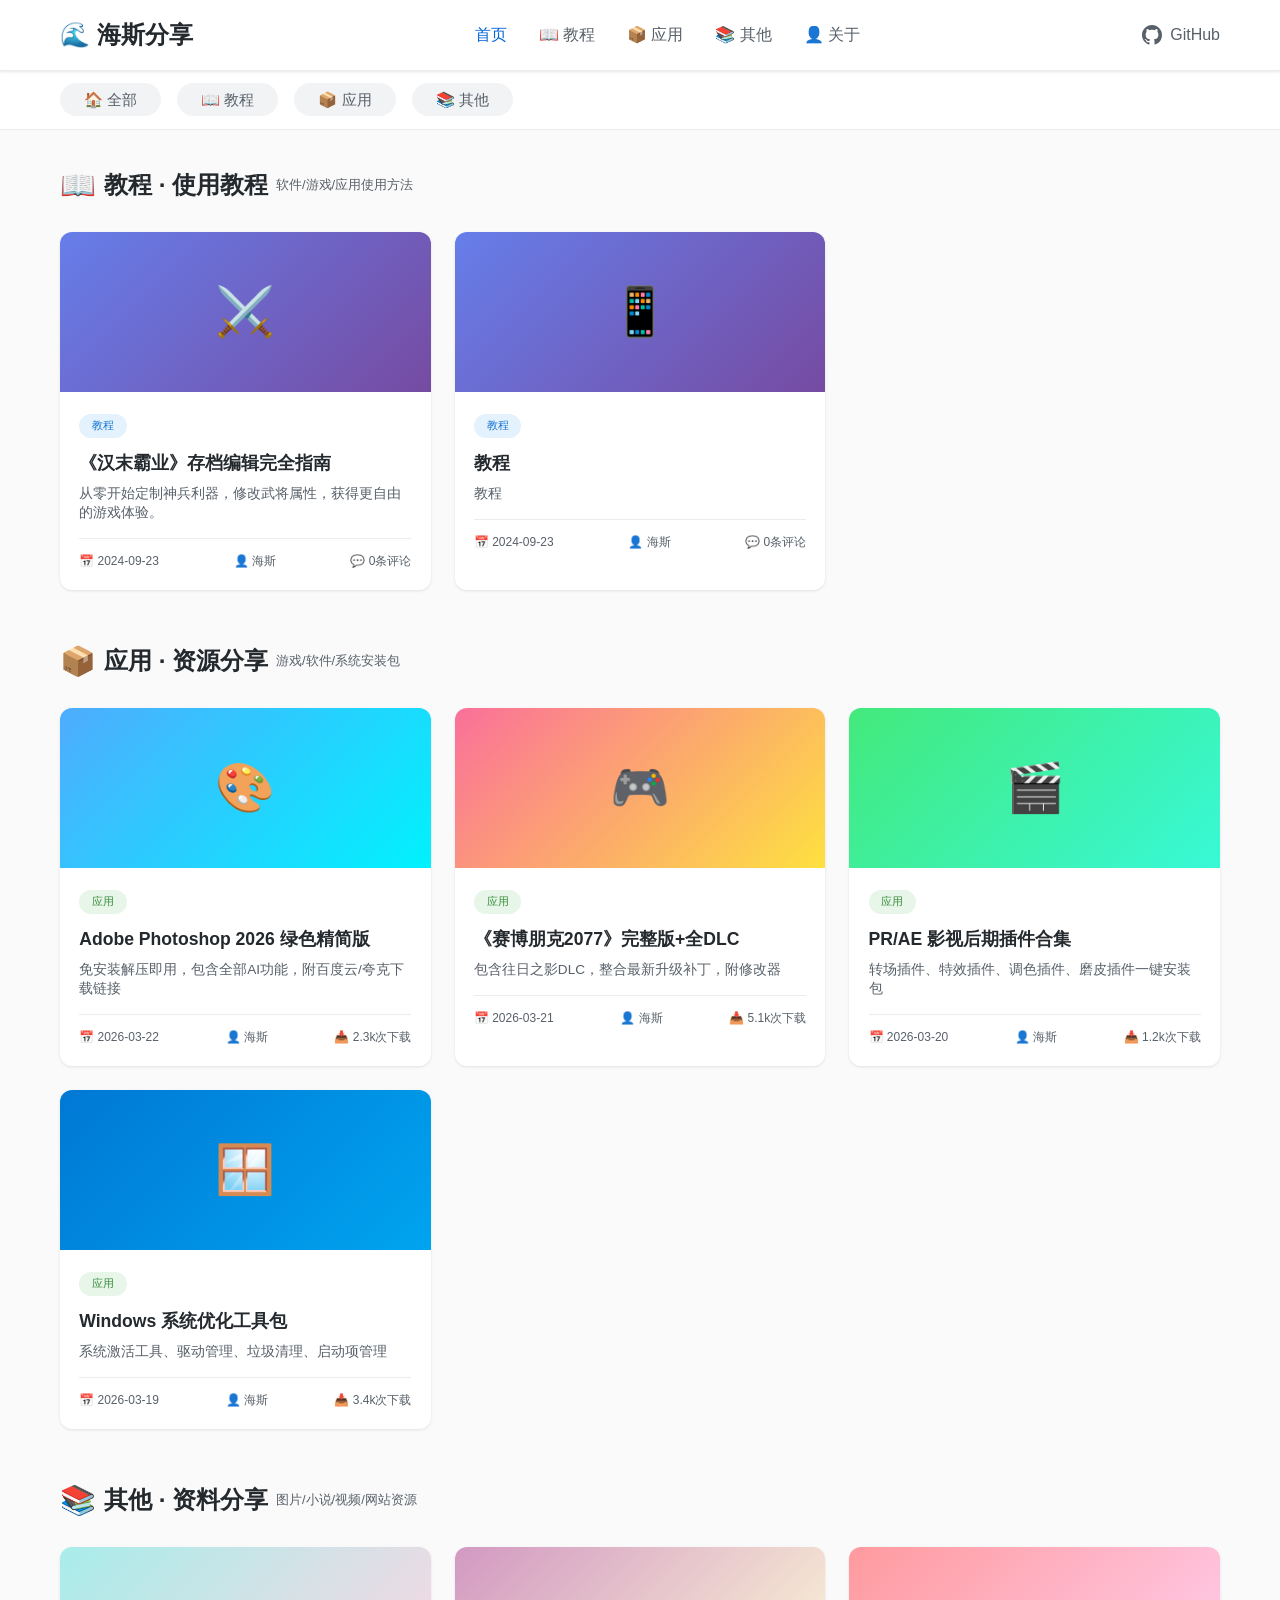
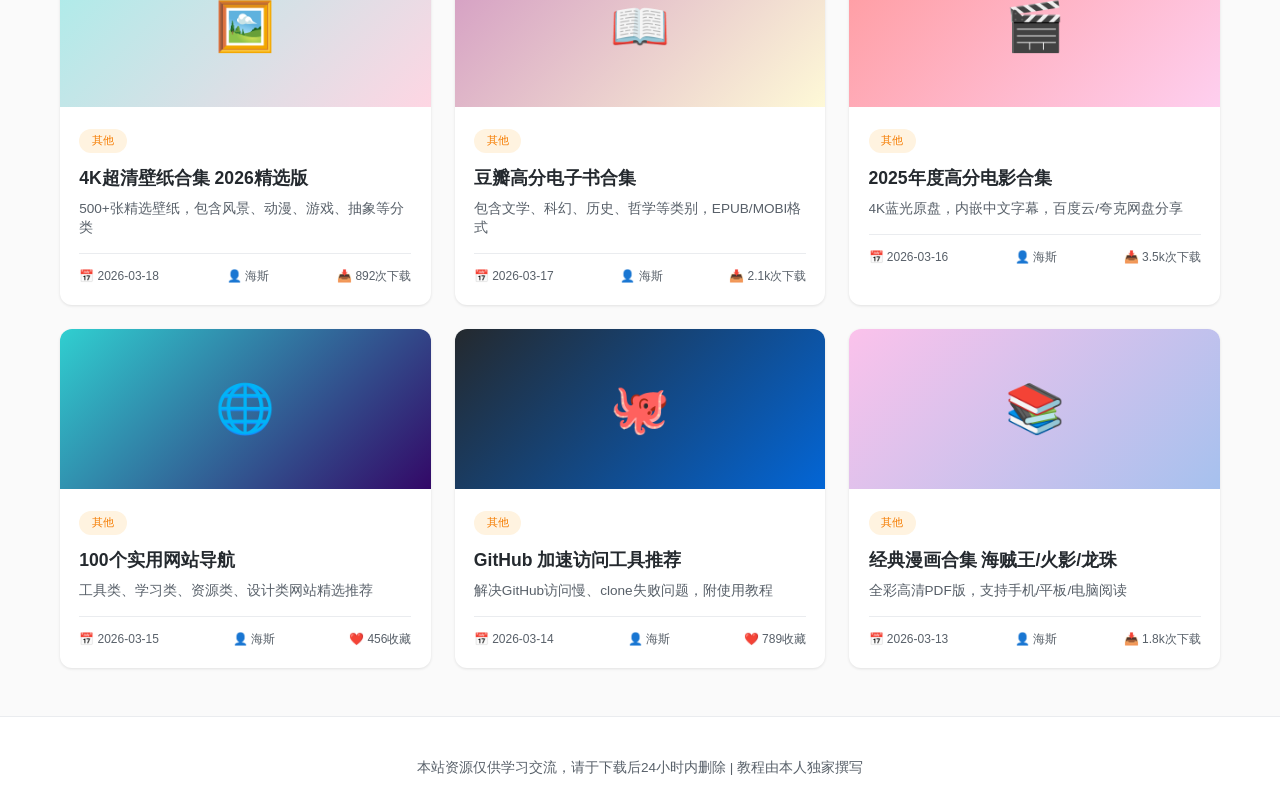
==== index.html @ 9726fc76 "Update index.html" ====
<!DOCTYPE html>
<html lang="zh-CN">
<head>
    <meta charset="UTF-8">
    <meta name="viewport" content="width=device-width, initial-scale=1.0">
    <title>海斯分享 - 教程|应用|其他资料分享</title>
    <meta name="description" content="海斯分享 - 各种使用教程、应用软件分享、资料资源分享">
    <meta name="keywords" content="教程,应用,软件,游戏,资料分享,百度云盘,夸克网盘">
    <link rel="stylesheet" href="css/style.css">
</head>
<body>
    <header class="header">
        <div class="nav-container">
            <div class="logo">
                <h1><a href="index.html">🌊 海斯分享</a></h1>
            </div>
            <ul class="nav-menu">
                <li><a href="index.html" class="active">首页</a></li>
                <li><a href="#tutorial">📖 教程</a></li>
                <li><a href="#app">📦 应用</a></li>
                <li><a href="#other">📚 其他</a></li>
                <li><a href="about.html">👤 关于</a></li>
            </ul>
            <div class="user-info">
                <a href="https://github.com/haisi-ai" target="_blank" class="github-link">
                    <svg height="20" viewBox="0 0 16 16" width="20"><path fill="currentColor" d="M8 0C3.58 0 0 3.58 0 8c0 3.54 2.29 6.53 5.47 7.59.4.07.55-.17.55-.38 0-.19-.01-.82-.01-1.49-2.01.37-2.53-.49-2.69-.94-.09-.23-.48-.94-.82-1.13-.28-.15-.68-.52-.01-.53.63-.01 1.08.58 1.23.82.72 1.21 1.87.87 2.33.66.07-.52.28-.87.51-1.07-1.78-.2-3.64-.89-3.64-3.95 0-.87.31-1.59.82-2.15-.08-.2-.36-1.02.08-2.12 0 0 .67-.21 2.2.82.64-.18 1.32-.27 2-.27.68 0 1.36.09 2 .27 1.53-1.04 2.2-.82 2.2-.82.44 1.1.16 1.92.08 2.12.51.56.82 1.27.82 2.15 0 3.07-1.87 3.75-3.65 3.95.29.25.54.73.54 1.48 0 1.07-.01 1.93-.01 2.2 0 .21.15.46.55.38A8.013 8.013 0 0016 8c0-4.42-3.58-8-8-8z"></path></svg>
                    GitHub
                </a>
            </div>
        </div>
    </header>

    <div class="category-bar">
        <ul class="category-list">
            <li><a href="index.html" class="category-tag">🏠 全部</a></li>
            <li><a href="#tutorial" class="category-tag">📖 教程</a></li>
            <li><a href="#app" class="category-tag">📦 应用</a></li>
            <li><a href="#other" class="category-tag">📚 其他</a></li>
        </ul>
    </div>

    <main class="container">
        <!-- 教程区域 - 各种使用教程 -->
        <section id="tutorial">
            <h2 style="margin: 0.5rem 0 1.5rem; display: flex; align-items: center; gap: 0.5rem;">
                <span style="font-size: 1.8rem;">📖</span> 
                <span>教程 · 使用教程</span>
                <span style="font-size: 0.8rem; color: var(--text-light); font-weight: normal;">软件/游戏/应用使用方法</span>
            </h2>
            <div class="posts-grid">
                <a href="tutorial/hanmo-baye-archive-edit.html" class="post-card">
                    <div class="card-image" style="background: linear-gradient(135deg, #667eea 0%, #764ba2 100%);">⚔️</div>
                    <div class="card-content">
                        <span class="card-category tutorial">教程</span>
                        <h3 class="card-title">《汉末霸业》存档编辑完全指南</h3>
                        <p class="card-desc">从零开始定制神兵利器，修改武将属性，获得更自由的游戏体验。</p>
                        <div class="card-meta">
                            <span>📅 2024-09-23</span>
                            <span>👤 海斯</span>
                            <span>💬 0条评论</span>
                        </div>
                    </div>
                </a>
                <a href="tutorial/Sonim x320 RF鼠标安装.html" class="post-card">
                    <div class="card-image" style="background: linear-gradient(135deg, #667eea 0%, #764ba2 100%);">📱</div>
                    <div class="card-content">
                        <span class="card-category tutorial">教程</span>
                        <h3 class="card-title">教程</h3>
                        <p class="card-desc">教程</p>
                        <div class="card-meta">
                            <span>📅 2024-09-23</span>
                            <span>👤 海斯</span>
                            <span>💬 0条评论</span>
                        </div>
                    </div>
                </a>
            </div>
        </section>

        <!-- 应用区域 - 游戏、软件、系统分享 -->
        <section id="app">
            <h2 style="margin: 2rem 0 1.5rem; display: flex; align-items: center; gap: 0.5rem;">
                <span style="font-size: 1.8rem;">📦</span> 
                <span>应用 · 资源分享</span>
                <span style="font-size: 0.8rem; color: var(--text-light); font-weight: normal;">游戏/软件/系统安装包</span>
            </h2>
            <div class="posts-grid">
                <a href="app/photoshop-2026.html" class="post-card">
                    <div class="card-image" style="background: linear-gradient(135deg, #4facfe 0%, #00f2fe 100%);">🎨</div>
                    <div class="card-content">
                        <span class="card-category app">应用</span>
                        <h3 class="card-title">Adobe Photoshop 2026 绿色精简版</h3>
                        <p class="card-desc">免安装解压即用，包含全部AI功能，附百度云/夸克下载链接</p>
                        <div class="card-meta">
                            <span>📅 2026-03-22</span>
                            <span>👤 海斯</span>
                            <span>📥 2.3k次下载</span>
                        </div>
                    </div>
                </a>
                <a href="app/cyberpunk-2077.html" class="post-card">
                    <div class="card-image" style="background: linear-gradient(135deg, #fa709a 0%, #fee140 100%);">🎮</div>
                    <div class="card-content">
                        <span class="card-category app">应用</span>
                        <h3 class="card-title">《赛博朋克2077》完整版+全DLC</h3>
                        <p class="card-desc">包含往日之影DLC，整合最新升级补丁，附修改器</p>
                        <div class="card-meta">
                            <span>📅 2026-03-21</span>
                            <span>👤 海斯</span>
                            <span>📥 5.1k次下载</span>
                        </div>
                    </div>
                </a>
                <a href="app/premiere-plugins.html" class="post-card">
                    <div class="card-image" style="background: linear-gradient(135deg, #43e97b 0%, #38f9d7 100%);">🎬</div>
                    <div class="card-content">
                        <span class="card-category app">应用</span>
                        <h3 class="card-title">PR/AE 影视后期插件合集</h3>
                        <p class="card-desc">转场插件、特效插件、调色插件、磨皮插件一键安装包</p>
                        <div class="card-meta">
                            <span>📅 2026-03-20</span>
                            <span>👤 海斯</span>
                            <span>📥 1.2k次下载</span>
                        </div>
                    </div>
                </a>
                <a href="app/windows-tools.html" class="post-card">
                    <div class="card-image" style="background: linear-gradient(135deg, #0078d4 0%, #00a4ef 100%);">🪟</div>
                    <div class="card-content">
                        <span class="card-category app">应用</span>
                        <h3 class="card-title">Windows 系统优化工具包</h3>
                        <p class="card-desc">系统激活工具、驱动管理、垃圾清理、启动项管理</p>
                        <div class="card-meta">
                            <span>📅 2026-03-19</span>
                            <span>👤 海斯</span>
                            <span>📥 3.4k次下载</span>
                        </div>
                    </div>
                </a>
            </div>
        </section>

        <!-- 其他区域 - 图片、小说、视频、网站等资料分享 -->
        <section id="other">
            <h2 style="margin: 2rem 0 1.5rem; display: flex; align-items: center; gap: 0.5rem;">
                <span style="font-size: 1.8rem;">📚</span> 
                <span>其他 · 资料分享</span>
                <span style="font-size: 0.8rem; color: var(--text-light); font-weight: normal;">图片/小说/视频/网站资源</span>
            </h2>
            <div class="posts-grid">
                <a href="other/wallpaper-4k.html" class="post-card">
                    <div class="card-image" style="background: linear-gradient(135deg, #a8edea 0%, #fed6e3 100%);">🖼️</div>
                    <div class="card-content">
                        <span class="card-category other">其他</span>
                        <h3 class="card-title">4K超清壁纸合集 2026精选版</h3>
                        <p class="card-desc">500+张精选壁纸，包含风景、动漫、游戏、抽象等分类</p>
                        <div class="card-meta">
                            <span>📅 2026-03-18</span>
                            <span>👤 海斯</span>
                            <span>📥 892次下载</span>
                        </div>
                    </div>
                </a>
                <a href="other/ebook-collection.html" class="post-card">
                    <div class="card-image" style="background: linear-gradient(135deg, #d299c2 0%, #fef9d7 100%);">📖</div>
                    <div class="card-content">
                        <span class="card-category other">其他</span>
                        <h3 class="card-title">豆瓣高分电子书合集</h3>
                        <p class="card-desc">包含文学、科幻、历史、哲学等类别，EPUB/MOBI格式</p>
                        <div class="card-meta">
                            <span>📅 2026-03-17</span>
                            <span>👤 海斯</span>
                            <span>📥 2.1k次下载</span>
                        </div>
                    </div>
                </a>
                <a href="other/movie-resources.html" class="post-card">
                    <div class="card-image" style="background: linear-gradient(135deg, #ff9a9e 0%, #fecfef 100%);">🎬</div>
                    <div class="card-content">
                        <span class="card-category other">其他</span>
                        <h3 class="card-title">2025年度高分电影合集</h3>
                        <p class="card-desc">4K蓝光原盘，内嵌中文字幕，百度云/夸克网盘分享</p>
                        <div class="card-meta">
                            <span>📅 2026-03-16</span>
                            <span>👤 海斯</span>
                            <span>📥 3.5k次下载</span>
                        </div>
                    </div>
                </a>
                <a href="other/useful-websites.html" class="post-card">
                    <div class="card-image" style="background: linear-gradient(135deg, #30cfd0 0%, #330867 100%);">🌐</div>
                    <div class="card-content">
                        <span class="card-category other">其他</span>
                        <h3 class="card-title">100个实用网站导航</h3>
                        <p class="card-desc">工具类、学习类、资源类、设计类网站精选推荐</p>
                        <div class="card-meta">
                            <span>📅 2026-03-15</span>
                            <span>👤 海斯</span>
                            <span>❤️ 456收藏</span>
                        </div>
                    </div>
                </a>
                <a href="other/github-tools.html" class="post-card">
                    <div class="card-image" style="background: linear-gradient(135deg, #24292e 0%, #0366d6 100%);">🐙</div>
                    <div class="card-content">
                        <span class="card-category other">其他</span>
                        <h3 class="card-title">GitHub 加速访问工具推荐</h3>
                        <p class="card-desc">解决GitHub访问慢、clone失败问题，附使用教程</p>
                        <div class="card-meta">
                            <span>📅 2026-03-14</span>
                            <span>👤 海斯</span>
                            <span>❤️ 789收藏</span>
                        </div>
                    </div>
                </a>
                <a href="other/manga-collection.html" class="post-card">
                    <div class="card-image" style="background: linear-gradient(135deg, #fbc2eb 0%, #a6c1ee 100%);">📚</div>
                    <div class="card-content">
                        <span class="card-category other">其他</span>
                        <h3 class="card-title">经典漫画合集 海贼王/火影/龙珠</h3>
                        <p class="card-desc">全彩高清PDF版，支持手机/平板/电脑阅读</p>
                        <div class="card-meta">
                            <span>📅 2026-03-13</span>
                            <span>👤 海斯</span>
                            <span>📥 1.8k次下载</span>
                        </div>
                    </div>
                </a>
            </div>
        </section>
    </main>

    <footer class="footer">
        <p style="margin-top: 0.5rem;">本站资源仅供学习交流，请于下载后24小时内删除 | 教程由本人独家撰写</p>
    </footer>
</body>
</html>
---- css/style.css ----
/* ========== 全局变量 ========== */
:root {
    --primary-color: #0366d6;
    --primary-dark: #0056b3;
    --text-color: #24292e;
    --text-light: #586069;
    --bg-color: #fafafa;
    --bg-white: #ffffff;
    --border-color: #eaecef;
    --shadow: 0 1px 3px rgba(0,0,0,0.1);
    --shadow-hover: 0 4px 12px rgba(0,0,0,0.15);
}

* {
    margin: 0;
    padding: 0;
    box-sizing: border-box;
}

body {
    font-family: -apple-system, BlinkMacSystemFont, "Segoe UI", Roboto, "Helvetica Neue", Arial, sans-serif;
    line-height: 1.6;
    color: var(--text-color);
    background-color: var(--bg-color);
}

.container {
    max-width: 1200px;
    margin: 0 auto;
    padding: 0 20px;
}

/* 头部导航 */
.header {
    background-color: var(--bg-white);
    border-bottom: 1px solid var(--border-color);
    position: sticky;
    top: 0;
    z-index: 1000;
    box-shadow: var(--shadow);
}

.nav-container {
    max-width: 1200px;
    margin: 0 auto;
    padding: 1rem 20px;
    display: flex;
    justify-content: space-between;
    align-items: center;
    flex-wrap: wrap;
}

.logo h1 {
    font-size: 1.5rem;
}

.logo a {
    color: var(--text-color);
    text-decoration: none;
}

.nav-menu {
    display: flex;
    gap: 2rem;
    list-style: none;
    flex-wrap: wrap;
}

.nav-menu a {
    color: var(--text-light);
    text-decoration: none;
    font-weight: 500;
    transition: all 0.3s ease;
    font-size: 1rem;
}

.nav-menu a:hover,
.nav-menu a.active {
    color: var(--primary-color);
}

.user-info {
    display: flex;
    gap: 1rem;
    align-items: center;
}

.github-link {
    color: var(--text-light);
    text-decoration: none;
    display: flex;
    align-items: center;
    gap: 0.5rem;
}

.github-link:hover {
    color: var(--primary-color);
}

/* 分类标签栏 */
.category-bar {
    background-color: var(--bg-white);
    border-bottom: 1px solid var(--border-color);
    padding: 1rem 0;
    margin-bottom: 2rem;
    overflow-x: auto;
}

.category-list {
    max-width: 1200px;
    margin: 0 auto;
    padding: 0 20px;
    display: flex;
    gap: 1rem;
    list-style: none;
}

.category-tag {
    padding: 0.5rem 1.5rem;
    background-color: #f1f3f5;
    color: var(--text-light);
    text-decoration: none;
    border-radius: 30px;
    font-size: 0.95rem;
    font-weight: 500;
    transition: all 0.3s ease;
    white-space: nowrap;
}

.category-tag:hover {
    background-color: var(--primary-color);
    color: white;
    transform: translateY(-2px);
}

/* 卡片网格 */
.posts-grid {
    display: grid;
    grid-template-columns: repeat(auto-fill, minmax(320px, 1fr));
    gap: 1.5rem;
    margin-bottom: 3rem;
}

.post-card {
    background-color: var(--bg-white);
    border-radius: 12px;
    overflow: hidden;
    box-shadow: var(--shadow);
    transition: all 0.3s ease;
    text-decoration: none;
    color: inherit;
    display: block;
}

.post-card:hover {
    transform: translateY(-4px);
    box-shadow: var(--shadow-hover);
}

.card-image {
    width: 100%;
    height: 160px;
    object-fit: cover;
    display: flex;
    align-items: center;
    justify-content: center;
    font-size: 3rem;
    background: linear-gradient(135deg, #667eea 0%, #764ba2 100%);
}

.card-content {
    padding: 1.2rem;
}

.card-category {
    display: inline-block;
    padding: 0.2rem 0.8rem;
    border-radius: 12px;
    font-size: 0.7rem;
    font-weight: 500;
    margin-bottom: 0.8rem;
}

.card-category.tutorial {
    background-color: #e3f2fd;
    color: #1976d2;
}

.card-category.app {
    background-color: #e8f5e9;
    color: #388e3c;
}

.card-category.other {
    background-color: #fff3e0;
    color: #f57c00;
}

.card-title {
    font-size: 1.1rem;
    margin-bottom: 0.5rem;
    color: var(--text-color);
    line-height: 1.4;
}

.card-desc {
    color: var(--text-light);
    font-size: 0.85rem;
    margin-bottom: 1rem;
    line-height: 1.4;
    display: -webkit-box;
    -webkit-line-clamp: 2;
    -webkit-box-orient: vertical;
    overflow: hidden;
}

.card-meta {
    display: flex;
    justify-content: space-between;
    align-items: center;
    font-size: 0.75rem;
    color: var(--text-light);
    border-top: 1px solid var(--border-color);
    padding-top: 0.8rem;
}

/* 文章详情页 */
.article-container {
    max-width: 900px;
    margin: 2rem auto;
    background-color: var(--bg-white);
    border-radius: 12px;
    padding: 2rem;
    box-shadow: var(--shadow);
}

.article-header {
    margin-bottom: 2rem;
    padding-bottom: 1rem;
    border-bottom: 1px solid var(--border-color);
}

.article-title {
    font-size: 2rem;
    margin-bottom: 1rem;
}

.article-meta {
    display: flex;
    gap: 1.5rem;
    color: var(--text-light);
    font-size: 0.9rem;
    flex-wrap: wrap;
}

.article-content {
    font-size: 1.05rem;
    line-height: 1.8;
}

.article-content h2 {
    font-size: 1.5rem;
    margin: 1.5em 0 0.75em;
    padding-bottom: 0.3em;
    border-bottom: 1px solid var(--border-color);
}

.article-content h3 {
    font-size: 1.25rem;
    margin: 1.25em 0 0.5em;
}

.article-content p {
    margin-bottom: 1.2em;
}

.article-content ul, .article-content ol {
    margin: 1em 0 1em 2em;
}

.article-content code {
    background-color: #f6f8fa;
    padding: 0.2em 0.4em;
    border-radius: 3px;
    font-family: monospace;
    font-size: 0.9em;
}

.article-content pre {
    background-color: #f6f8fa;
    padding: 1rem;
    border-radius: 6px;
    overflow-x: auto;
    margin: 1em 0;
}

.article-content a {
    color: var(--primary-color);
    text-decoration: none;
}

.article-content a:hover {
    text-decoration: underline;
}

/* 下载链接按钮 */
.download-links {
    display: flex;
    gap: 1rem;
    flex-wrap: wrap;
    margin: 1rem 0;
}

.download-btn {
    display: inline-flex;
    align-items: center;
    gap: 0.5rem;
    padding: 0.6rem 1.2rem;
    border-radius: 8px;
    text-decoration: none;
    font-weight: 500;
    transition: all 0.3s ease;
}

.download-btn.baidu {
    background-color: #2c6e9e;
    color: white;
}

.download-btn.quark {
    background-color: #1a8c3e;
    color: white;
}

.download-btn.github {
    background-color: #24292e;
    color: white;
}

.download-btn.qq {
    background-color: #12b7f5;
    color: white;
}

.download-btn:hover {
    transform: translateY(-2px);
    opacity: 0.9;
}

/* 评论区 */
.comments-section {
    margin-top: 2rem;
    padding-top: 2rem;
    border-top: 1px solid var(--border-color);
}

/* 关于页面卡片 */
.about-card {
    background-color: var(--bg-white);
    border-radius: 12px;
    padding: 2rem;
    box-shadow: var(--shadow);
    max-width: 800px;
    margin: 3rem auto;
}

.about-card h1 {
    margin-bottom: 1rem;
}

.about-card h2 {
    margin: 1.5rem 0 0.5rem;
    font-size: 1.3rem;
}

.about-card ul {
    margin-left: 1.5rem;
}

.about-card .contact-info {
    background-color: #f8f9fa;
    padding: 1rem;
    border-radius: 8px;
    margin: 1rem 0;
}

/* 页脚 */
.footer {
    background-color: var(--bg-white);
    border-top: 1px solid var(--border-color);
    padding: 2rem 0;
    margin-top: 3rem;
    text-align: center;
    color: var(--text-light);
    font-size: 0.85rem;
}

/* 响应式 */
@media (max-width: 768px) {
    .nav-container {
        flex-direction: column;
        gap: 1rem;
    }
    
    .nav-menu {
        gap: 1.2rem;
        justify-content: center;
    }
    
    .nav-menu a {
        font-size: 0.9rem;
    }
    
    .posts-grid {
        grid-template-columns: 1fr;
    }
    
    .article-container {
        padding: 1rem;
        margin: 1rem;
    }
    
    .article-title {
        font-size: 1.5rem;
    }
}

/* 暗色模式 */
@media (prefers-color-scheme: dark) {
    :root {
        --bg-color: #0d1117;
        --bg-white: #161b22;
        --text-color: #c9d1d9;
        --text-light: #8b949e;
        --border-color: #30363d;
    }
    
    .card-category.tutorial {
        background-color: #1e3a5f;
        color: #90caf9;
    }
    
    .card-category.app {
        background-color: #1e4620;
        color: #a5d6a7;
    }
    
    .card-category.other {
        background-color: #4e3a1f;
        color: #ffb74d;
    }
    
    .category-tag {
        background-color: #2d333b;
        color: var(--text-light);
    }
    
    .article-content code,
    .article-content pre {
        background-color: #2d333b;
    }
    
    .about-card .contact-info {
        background-color: #2d333b;
    }
}
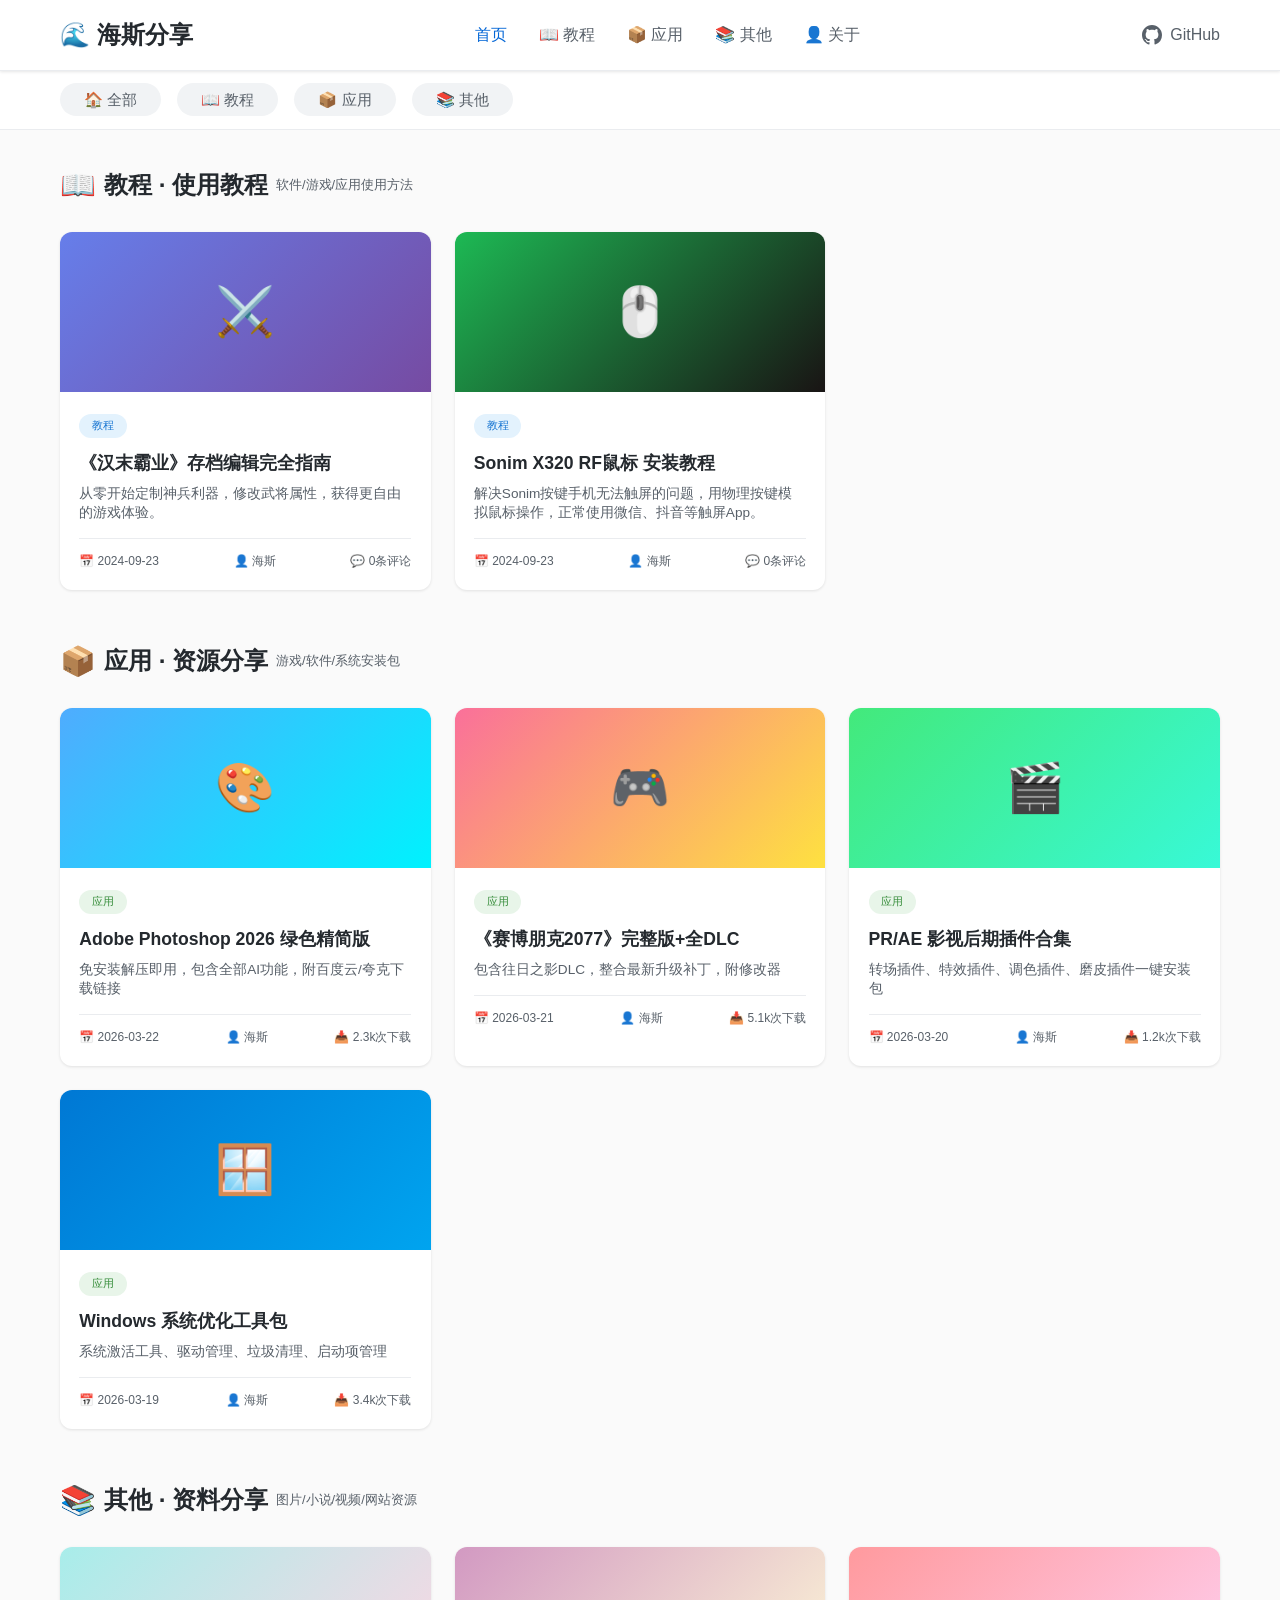
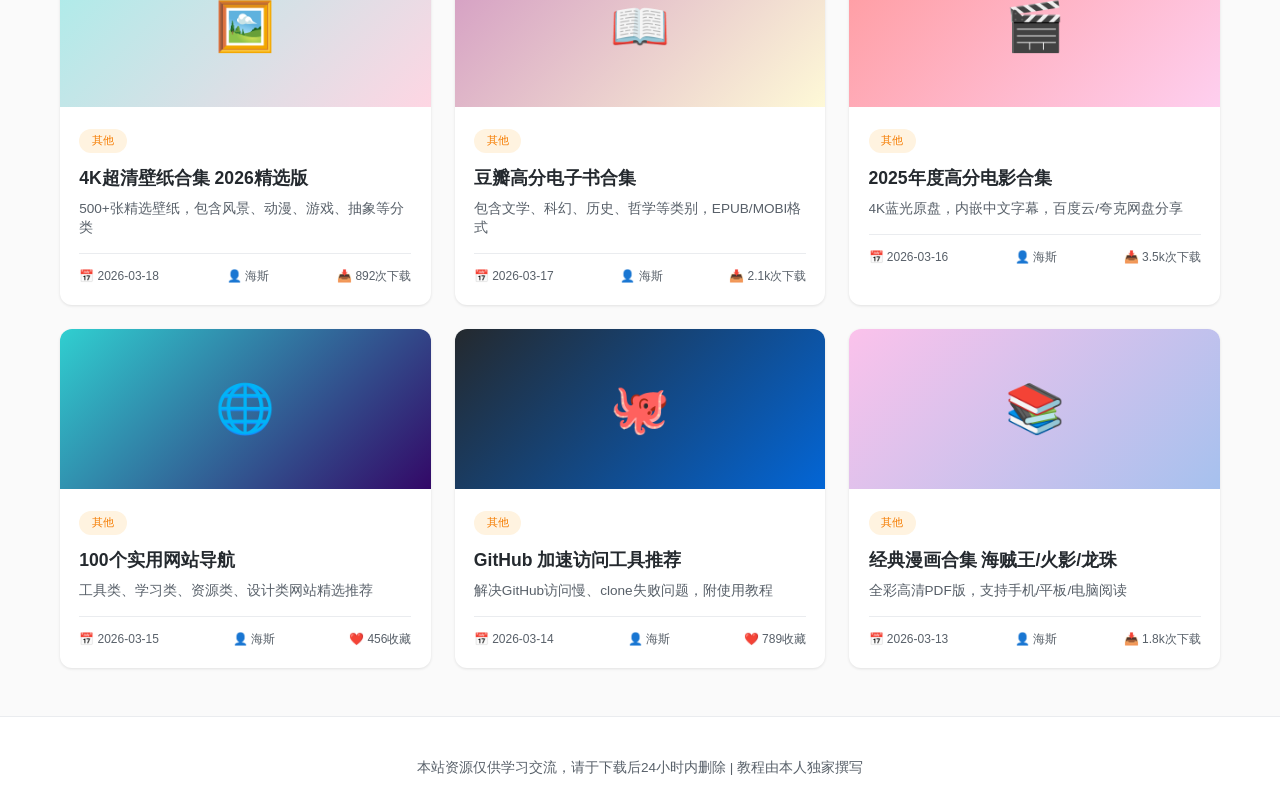
==== commit d6aec27e: "最新文件" ====
--- a/index.html
+++ b/index.html
@@ -61,12 +61,12 @@
                         </div>
                     </div>
                 </a>
-                <a href="tutorial/Sonim x320 RF鼠标安装.html" class="post-card">
-                    <div class="card-image" style="background: linear-gradient(135deg, #667eea 0%, #764ba2 100%);">📱</div>
+                <a href="tutorial/sonim-x320-rf-mouse.html" class="post-card">
+                    <div class="card-image" style="background: linear-gradient(135deg, #1DB954 0%, #191414 100%);">🖱️</div>
                     <div class="card-content">
                         <span class="card-category tutorial">教程</span>
-                        <h3 class="card-title">教程</h3>
-                        <p class="card-desc">教程</p>
+                        <h3 class="card-title">Sonim X320 RF鼠标 安装教程</h3>
+                        <p class="card-desc">解决Sonim按键手机无法触屏的问题，用物理按键模拟鼠标操作，正常使用微信、抖音等触屏App。</p>
                         <div class="card-meta">
                             <span>📅 2024-09-23</span>
                             <span>👤 海斯</span>
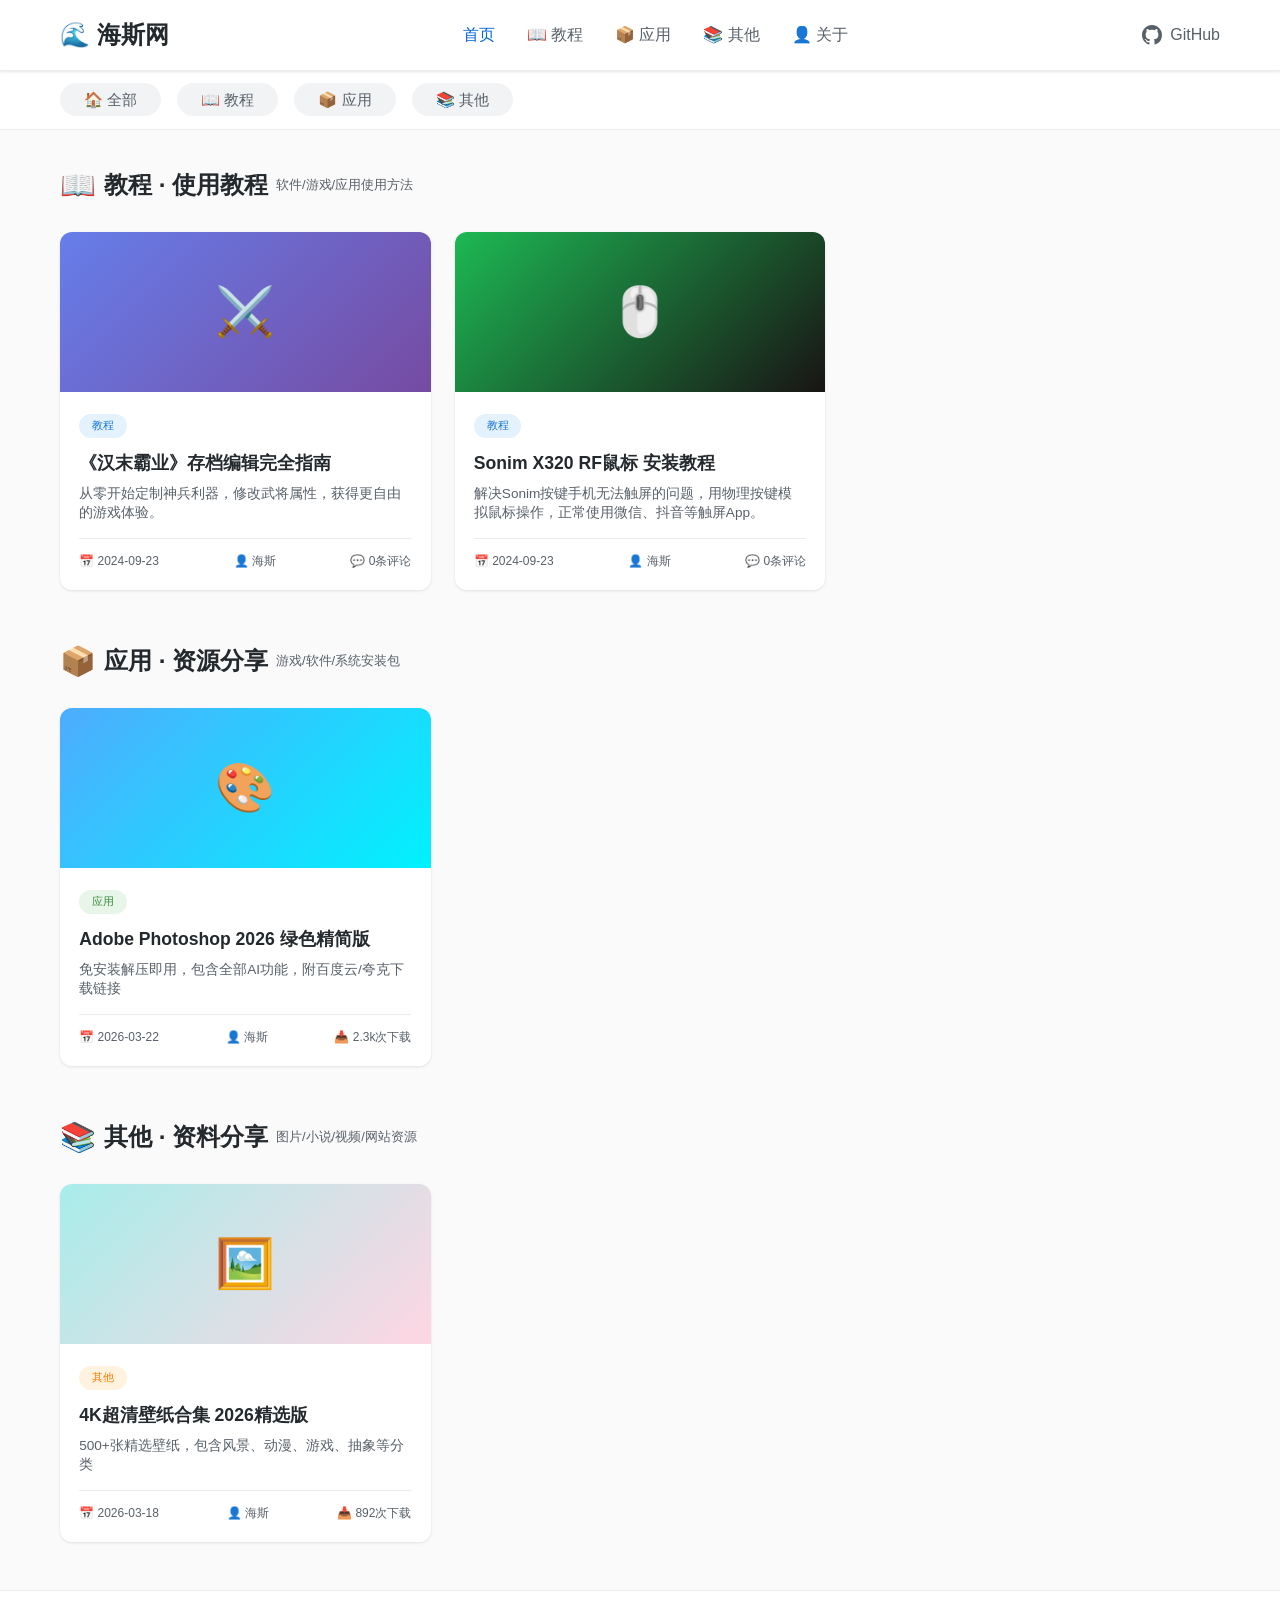
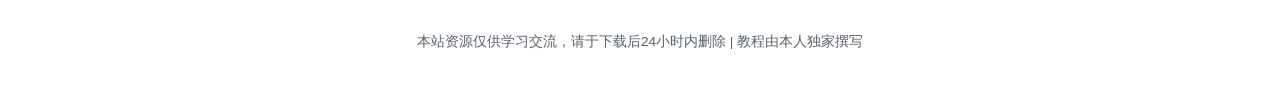
==== commit 743c0181: "Add files via upload" ====
--- a/index.html
+++ b/index.html
@@ -1,237 +1,133 @@
-<!DOCTYPE html>
-<html lang="zh-CN">
-<head>
-    <meta charset="UTF-8">
-    <meta name="viewport" content="width=device-width, initial-scale=1.0">
-    <title>海斯分享 - 教程|应用|其他资料分享</title>
-    <meta name="description" content="海斯分享 - 各种使用教程、应用软件分享、资料资源分享">
-    <meta name="keywords" content="教程,应用,软件,游戏,资料分享,百度云盘,夸克网盘">
-    <link rel="stylesheet" href="css/style.css">
-</head>
-<body>
-    <header class="header">
-        <div class="nav-container">
-            <div class="logo">
-                <h1><a href="index.html">🌊 海斯分享</a></h1>
-            </div>
-            <ul class="nav-menu">
-                <li><a href="index.html" class="active">首页</a></li>
-                <li><a href="#tutorial">📖 教程</a></li>
-                <li><a href="#app">📦 应用</a></li>
-                <li><a href="#other">📚 其他</a></li>
-                <li><a href="about.html">👤 关于</a></li>
-            </ul>
-            <div class="user-info">
-                <a href="https://github.com/haisi-ai" target="_blank" class="github-link">
-                    <svg height="20" viewBox="0 0 16 16" width="20"><path fill="currentColor" d="M8 0C3.58 0 0 3.58 0 8c0 3.54 2.29 6.53 5.47 7.59.4.07.55-.17.55-.38 0-.19-.01-.82-.01-1.49-2.01.37-2.53-.49-2.69-.94-.09-.23-.48-.94-.82-1.13-.28-.15-.68-.52-.01-.53.63-.01 1.08.58 1.23.82.72 1.21 1.87.87 2.33.66.07-.52.28-.87.51-1.07-1.78-.2-3.64-.89-3.64-3.95 0-.87.31-1.59.82-2.15-.08-.2-.36-1.02.08-2.12 0 0 .67-.21 2.2.82.64-.18 1.32-.27 2-.27.68 0 1.36.09 2 .27 1.53-1.04 2.2-.82 2.2-.82.44 1.1.16 1.92.08 2.12.51.56.82 1.27.82 2.15 0 3.07-1.87 3.75-3.65 3.95.29.25.54.73.54 1.48 0 1.07-.01 1.93-.01 2.2 0 .21.15.46.55.38A8.013 8.013 0 0016 8c0-4.42-3.58-8-8-8z"></path></svg>
-                    GitHub
-                </a>
-            </div>
-        </div>
-    </header>
-
-    <div class="category-bar">
-        <ul class="category-list">
-            <li><a href="index.html" class="category-tag">🏠 全部</a></li>
-            <li><a href="#tutorial" class="category-tag">📖 教程</a></li>
-            <li><a href="#app" class="category-tag">📦 应用</a></li>
-            <li><a href="#other" class="category-tag">📚 其他</a></li>
-        </ul>
-    </div>
-
-    <main class="container">
-        <!-- 教程区域 - 各种使用教程 -->
-        <section id="tutorial">
-            <h2 style="margin: 0.5rem 0 1.5rem; display: flex; align-items: center; gap: 0.5rem;">
-                <span style="font-size: 1.8rem;">📖</span> 
-                <span>教程 · 使用教程</span>
-                <span style="font-size: 0.8rem; color: var(--text-light); font-weight: normal;">软件/游戏/应用使用方法</span>
-            </h2>
-            <div class="posts-grid">
-                <a href="tutorial/hanmo-baye-archive-edit.html" class="post-card">
-                    <div class="card-image" style="background: linear-gradient(135deg, #667eea 0%, #764ba2 100%);">⚔️</div>
-                    <div class="card-content">
-                        <span class="card-category tutorial">教程</span>
-                        <h3 class="card-title">《汉末霸业》存档编辑完全指南</h3>
-                        <p class="card-desc">从零开始定制神兵利器，修改武将属性，获得更自由的游戏体验。</p>
-                        <div class="card-meta">
-                            <span>📅 2024-09-23</span>
-                            <span>👤 海斯</span>
-                            <span>💬 0条评论</span>
-                        </div>
-                    </div>
-                </a>
-                <a href="tutorial/sonim-x320-rf-mouse.html" class="post-card">
-                    <div class="card-image" style="background: linear-gradient(135deg, #1DB954 0%, #191414 100%);">🖱️</div>
-                    <div class="card-content">
-                        <span class="card-category tutorial">教程</span>
-                        <h3 class="card-title">Sonim X320 RF鼠标 安装教程</h3>
-                        <p class="card-desc">解决Sonim按键手机无法触屏的问题，用物理按键模拟鼠标操作，正常使用微信、抖音等触屏App。</p>
-                        <div class="card-meta">
-                            <span>📅 2024-09-23</span>
-                            <span>👤 海斯</span>
-                            <span>💬 0条评论</span>
-                        </div>
-                    </div>
-                </a>
-            </div>
-        </section>
-
-        <!-- 应用区域 - 游戏、软件、系统分享 -->
-        <section id="app">
-            <h2 style="margin: 2rem 0 1.5rem; display: flex; align-items: center; gap: 0.5rem;">
-                <span style="font-size: 1.8rem;">📦</span> 
-                <span>应用 · 资源分享</span>
-                <span style="font-size: 0.8rem; color: var(--text-light); font-weight: normal;">游戏/软件/系统安装包</span>
-            </h2>
-            <div class="posts-grid">
-                <a href="app/photoshop-2026.html" class="post-card">
-                    <div class="card-image" style="background: linear-gradient(135deg, #4facfe 0%, #00f2fe 100%);">🎨</div>
-                    <div class="card-content">
-                        <span class="card-category app">应用</span>
-                        <h3 class="card-title">Adobe Photoshop 2026 绿色精简版</h3>
-                        <p class="card-desc">免安装解压即用，包含全部AI功能，附百度云/夸克下载链接</p>
-                        <div class="card-meta">
-                            <span>📅 2026-03-22</span>
-                            <span>👤 海斯</span>
-                            <span>📥 2.3k次下载</span>
-                        </div>
-                    </div>
-                </a>
-                <a href="app/cyberpunk-2077.html" class="post-card">
-                    <div class="card-image" style="background: linear-gradient(135deg, #fa709a 0%, #fee140 100%);">🎮</div>
-                    <div class="card-content">
-                        <span class="card-category app">应用</span>
-                        <h3 class="card-title">《赛博朋克2077》完整版+全DLC</h3>
-                        <p class="card-desc">包含往日之影DLC，整合最新升级补丁，附修改器</p>
-                        <div class="card-meta">
-                            <span>📅 2026-03-21</span>
-                            <span>👤 海斯</span>
-                            <span>📥 5.1k次下载</span>
-                        </div>
-                    </div>
-                </a>
-                <a href="app/premiere-plugins.html" class="post-card">
-                    <div class="card-image" style="background: linear-gradient(135deg, #43e97b 0%, #38f9d7 100%);">🎬</div>
-                    <div class="card-content">
-                        <span class="card-category app">应用</span>
-                        <h3 class="card-title">PR/AE 影视后期插件合集</h3>
-                        <p class="card-desc">转场插件、特效插件、调色插件、磨皮插件一键安装包</p>
-                        <div class="card-meta">
-                            <span>📅 2026-03-20</span>
-                            <span>👤 海斯</span>
-                            <span>📥 1.2k次下载</span>
-                        </div>
-                    </div>
-                </a>
-                <a href="app/windows-tools.html" class="post-card">
-                    <div class="card-image" style="background: linear-gradient(135deg, #0078d4 0%, #00a4ef 100%);">🪟</div>
-                    <div class="card-content">
-                        <span class="card-category app">应用</span>
-                        <h3 class="card-title">Windows 系统优化工具包</h3>
-                        <p class="card-desc">系统激活工具、驱动管理、垃圾清理、启动项管理</p>
-                        <div class="card-meta">
-                            <span>📅 2026-03-19</span>
-                            <span>👤 海斯</span>
-                            <span>📥 3.4k次下载</span>
-                        </div>
-                    </div>
-                </a>
-            </div>
-        </section>
-
-        <!-- 其他区域 - 图片、小说、视频、网站等资料分享 -->
-        <section id="other">
-            <h2 style="margin: 2rem 0 1.5rem; display: flex; align-items: center; gap: 0.5rem;">
-                <span style="font-size: 1.8rem;">📚</span> 
-                <span>其他 · 资料分享</span>
-                <span style="font-size: 0.8rem; color: var(--text-light); font-weight: normal;">图片/小说/视频/网站资源</span>
-            </h2>
-            <div class="posts-grid">
-                <a href="other/wallpaper-4k.html" class="post-card">
-                    <div class="card-image" style="background: linear-gradient(135deg, #a8edea 0%, #fed6e3 100%);">🖼️</div>
-                    <div class="card-content">
-                        <span class="card-category other">其他</span>
-                        <h3 class="card-title">4K超清壁纸合集 2026精选版</h3>
-                        <p class="card-desc">500+张精选壁纸，包含风景、动漫、游戏、抽象等分类</p>
-                        <div class="card-meta">
-                            <span>📅 2026-03-18</span>
-                            <span>👤 海斯</span>
-                            <span>📥 892次下载</span>
-                        </div>
-                    </div>
-                </a>
-                <a href="other/ebook-collection.html" class="post-card">
-                    <div class="card-image" style="background: linear-gradient(135deg, #d299c2 0%, #fef9d7 100%);">📖</div>
-                    <div class="card-content">
-                        <span class="card-category other">其他</span>
-                        <h3 class="card-title">豆瓣高分电子书合集</h3>
-                        <p class="card-desc">包含文学、科幻、历史、哲学等类别，EPUB/MOBI格式</p>
-                        <div class="card-meta">
-                            <span>📅 2026-03-17</span>
-                            <span>👤 海斯</span>
-                            <span>📥 2.1k次下载</span>
-                        </div>
-                    </div>
-                </a>
-                <a href="other/movie-resources.html" class="post-card">
-                    <div class="card-image" style="background: linear-gradient(135deg, #ff9a9e 0%, #fecfef 100%);">🎬</div>
-                    <div class="card-content">
-                        <span class="card-category other">其他</span>
-                        <h3 class="card-title">2025年度高分电影合集</h3>
-                        <p class="card-desc">4K蓝光原盘，内嵌中文字幕，百度云/夸克网盘分享</p>
-                        <div class="card-meta">
-                            <span>📅 2026-03-16</span>
-                            <span>👤 海斯</span>
-                            <span>📥 3.5k次下载</span>
-                        </div>
-                    </div>
-                </a>
-                <a href="other/useful-websites.html" class="post-card">
-                    <div class="card-image" style="background: linear-gradient(135deg, #30cfd0 0%, #330867 100%);">🌐</div>
-                    <div class="card-content">
-                        <span class="card-category other">其他</span>
-                        <h3 class="card-title">100个实用网站导航</h3>
-                        <p class="card-desc">工具类、学习类、资源类、设计类网站精选推荐</p>
-                        <div class="card-meta">
-                            <span>📅 2026-03-15</span>
-                            <span>👤 海斯</span>
-                            <span>❤️ 456收藏</span>
-                        </div>
-                    </div>
-                </a>
-                <a href="other/github-tools.html" class="post-card">
-                    <div class="card-image" style="background: linear-gradient(135deg, #24292e 0%, #0366d6 100%);">🐙</div>
-                    <div class="card-content">
-                        <span class="card-category other">其他</span>
-                        <h3 class="card-title">GitHub 加速访问工具推荐</h3>
-                        <p class="card-desc">解决GitHub访问慢、clone失败问题，附使用教程</p>
-                        <div class="card-meta">
-                            <span>📅 2026-03-14</span>
-                            <span>👤 海斯</span>
-                            <span>❤️ 789收藏</span>
-                        </div>
-                    </div>
-                </a>
-                <a href="other/manga-collection.html" class="post-card">
-                    <div class="card-image" style="background: linear-gradient(135deg, #fbc2eb 0%, #a6c1ee 100%);">📚</div>
-                    <div class="card-content">
-                        <span class="card-category other">其他</span>
-                        <h3 class="card-title">经典漫画合集 海贼王/火影/龙珠</h3>
-                        <p class="card-desc">全彩高清PDF版，支持手机/平板/电脑阅读</p>
-                        <div class="card-meta">
-                            <span>📅 2026-03-13</span>
-                            <span>👤 海斯</span>
-                            <span>📥 1.8k次下载</span>
-                        </div>
-                    </div>
-                </a>
-            </div>
-        </section>
-    </main>
-
-    <footer class="footer">
-        <p style="margin-top: 0.5rem;">本站资源仅供学习交流，请于下载后24小时内删除 | 教程由本人独家撰写</p>
-    </footer>
-</body>
-</html>
+<!DOCTYPE html>
+<html lang="zh-CN">
+<head>
+    <meta charset="UTF-8">
+    <meta name="viewport" content="width=device-width, initial-scale=1.0">
+    <title>海斯网 - 教程|应用|其他资料分享</title>
+    <meta name="description" content="海斯网 - 各种使用教程、应用软件分享、资料资源分享">
+    <meta name="keywords" content="教程,应用,软件,游戏,资料分享,百度云盘,夸克网盘">
+    <link rel="stylesheet" href="css/style.css">
+</head>
+<body>
+    <header class="header">
+        <div class="nav-container">
+            <div class="logo">
+                <h1><a href="index.html">🌊 海斯网</a></h1>
+            </div>
+            <ul class="nav-menu">
+                <li><a href="index.html" class="active">首页</a></li>
+                <li><a href="#tutorial">📖 教程</a></li>
+                <li><a href="#app">📦 应用</a></li>
+                <li><a href="#other">📚 其他</a></li>
+                <li><a href="about.html">👤 关于</a></li>
+            </ul>
+            <div class="user-info">
+                <a href="https://github.com/haisi-ai" target="_blank" class="github-link">
+                    <svg height="20" viewBox="0 0 16 16" width="20"><path fill="currentColor" d="M8 0C3.58 0 0 3.58 0 8c0 3.54 2.29 6.53 5.47 7.59.4.07.55-.17.55-.38 0-.19-.01-.82-.01-1.49-2.01.37-2.53-.49-2.69-.94-.09-.23-.48-.94-.82-1.13-.28-.15-.68-.52-.01-.53.63-.01 1.08.58 1.23.82.72 1.21 1.87.87 2.33.66.07-.52.28-.87.51-1.07-1.78-.2-3.64-.89-3.64-3.95 0-.87.31-1.59.82-2.15-.08-.2-.36-1.02.08-2.12 0 0 .67-.21 2.2.82.64-.18 1.32-.27 2-.27.68 0 1.36.09 2 .27 1.53-1.04 2.2-.82 2.2-.82.44 1.1.16 1.92.08 2.12.51.56.82 1.27.82 2.15 0 3.07-1.87 3.75-3.65 3.95.29.25.54.73.54 1.48 0 1.07-.01 1.93-.01 2.2 0 .21.15.46.55.38A8.013 8.013 0 0016 8c0-4.42-3.58-8-8-8z"></path></svg>
+                    GitHub
+                </a>
+            </div>
+        </div>
+    </header>
+
+    <div class="category-bar">
+        <ul class="category-list">
+            <li><a href="index.html" class="category-tag">🏠 全部</a></li>
+            <li><a href="#tutorial" class="category-tag">📖 教程</a></li>
+            <li><a href="#app" class="category-tag">📦 应用</a></li>
+            <li><a href="#other" class="category-tag">📚 其他</a></li>
+        </ul>
+    </div>
+
+    <main class="container">
+        <!-- 教程区域 - 各种使用教程 -->
+        <section id="tutorial">
+            <h2 style="margin: 0.5rem 0 1.5rem; display: flex; align-items: center; gap: 0.5rem;">
+                <span style="font-size: 1.8rem;">📖</span> 
+                <span>教程 · 使用教程</span>
+                <span style="font-size: 0.8rem; color: var(--text-light); font-weight: normal;">软件/游戏/应用使用方法</span>
+            </h2>
+            <div class="posts-grid">
+                <a href="tutorial/hanmo-baye-archive-edit.html" class="post-card">
+                    <div class="card-image" style="background: linear-gradient(135deg, #667eea 0%, #764ba2 100%);">⚔️</div>
+                    <div class="card-content">
+                        <span class="card-category tutorial">教程</span>
+                        <h3 class="card-title">《汉末霸业》存档编辑完全指南</h3>
+                        <p class="card-desc">从零开始定制神兵利器，修改武将属性，获得更自由的游戏体验。</p>
+                        <div class="card-meta">
+                            <span>📅 2024-09-23</span>
+                            <span>👤 海斯</span>
+                            <span>💬 0条评论</span>
+                        </div>
+                    </div>
+                </a>
+                <a href="tutorial/sonim-x320-rf-mouse.html" class="post-card">
+                    <div class="card-image" style="background: linear-gradient(135deg, #1DB954 0%, #191414 100%);">🖱️</div>
+                    <div class="card-content">
+                        <span class="card-category tutorial">教程</span>
+                        <h3 class="card-title">Sonim X320 RF鼠标 安装教程</h3>
+                        <p class="card-desc">解决Sonim按键手机无法触屏的问题，用物理按键模拟鼠标操作，正常使用微信、抖音等触屏App。</p>
+                        <div class="card-meta">
+                            <span>📅 2024-09-23</span>
+                            <span>👤 海斯</span>
+                            <span>💬 0条评论</span>
+                        </div>
+                    </div>
+                </a>
+            </div>
+        </section>
+
+        <!-- 应用区域 - 游戏、软件、系统分享 -->
+        <section id="app">
+            <h2 style="margin: 2rem 0 1.5rem; display: flex; align-items: center; gap: 0.5rem;">
+                <span style="font-size: 1.8rem;">📦</span> 
+                <span>应用 · 资源分享</span>
+                <span style="font-size: 0.8rem; color: var(--text-light); font-weight: normal;">游戏/软件/系统安装包</span>
+            </h2>
+            <div class="posts-grid">
+                <a href="app/photoshop-2026.html" class="post-card">
+                    <div class="card-image" style="background: linear-gradient(135deg, #4facfe 0%, #00f2fe 100%);">🎨</div>
+                    <div class="card-content">
+                        <span class="card-category app">应用</span>
+                        <h3 class="card-title">Adobe Photoshop 2026 绿色精简版</h3>
+                        <p class="card-desc">免安装解压即用，包含全部AI功能，附百度云/夸克下载链接</p>
+                        <div class="card-meta">
+                            <span>📅 2026-03-22</span>
+                            <span>👤 海斯</span>
+                            <span>📥 2.3k次下载</span>
+                        </div>
+                    </div>
+                </a>
+            </div>
+        </section>
+
+        <!-- 其他区域 - 图片、小说、视频、网站等资料分享 -->
+        <section id="other">
+            <h2 style="margin: 2rem 0 1.5rem; display: flex; align-items: center; gap: 0.5rem;">
+                <span style="font-size: 1.8rem;">📚</span> 
+                <span>其他 · 资料分享</span>
+                <span style="font-size: 0.8rem; color: var(--text-light); font-weight: normal;">图片/小说/视频/网站资源</span>
+            </h2>
+            <div class="posts-grid">
+                <a href="other/wallpaper-4k.html" class="post-card">
+                    <div class="card-image" style="background: linear-gradient(135deg, #a8edea 0%, #fed6e3 100%);">🖼️</div>
+                    <div class="card-content">
+                        <span class="card-category other">其他</span>
+                        <h3 class="card-title">4K超清壁纸合集 2026精选版</h3>
+                        <p class="card-desc">500+张精选壁纸，包含风景、动漫、游戏、抽象等分类</p>
+                        <div class="card-meta">
+                            <span>📅 2026-03-18</span>
+                            <span>👤 海斯</span>
+                            <span>📥 892次下载</span>
+                        </div>
+                    </div>
+                </a>
+            </div>
+        </section>
+    </main>
+
+    <footer class="footer">
+        <p style="margin-top: 0.5rem;">本站资源仅供学习交流，请于下载后24小时内删除 | 教程由本人独家撰写</p>
+    </footer>
+</body>
+</html>
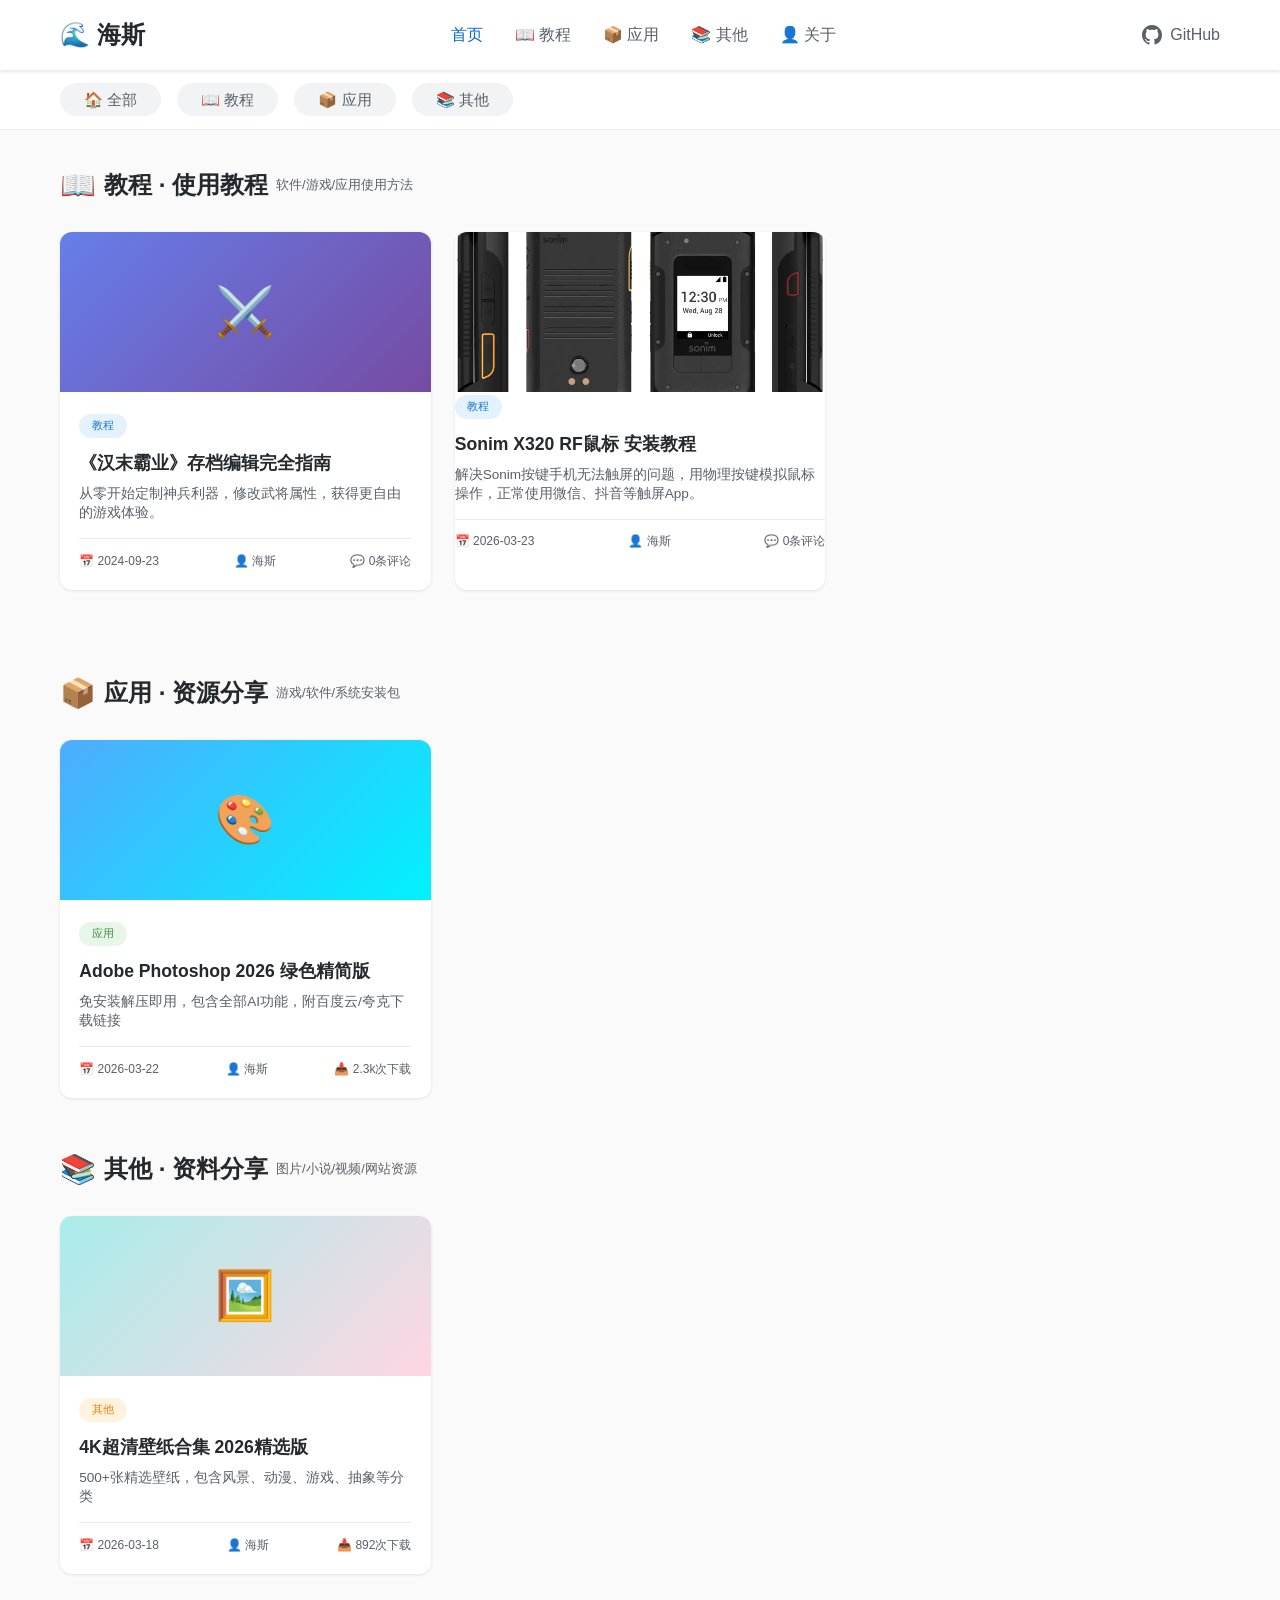
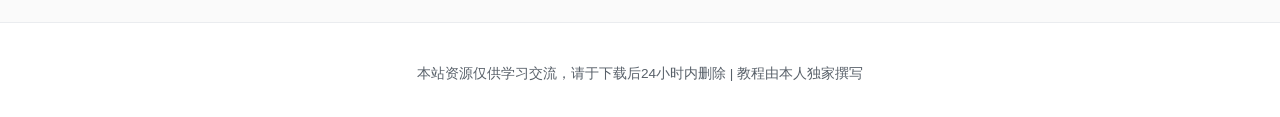
==== commit b60e9142: "Update index.html" ====
--- a/index.html
+++ b/index.html
@@ -3,8 +3,8 @@
 <head>
     <meta charset="UTF-8">
     <meta name="viewport" content="width=device-width, initial-scale=1.0">
-    <title>海斯网 - 教程|应用|其他资料分享</title>
-    <meta name="description" content="海斯网 - 各种使用教程、应用软件分享、资料资源分享">
+    <title>海斯 - 教程|应用|其他资料分享</title>
+    <meta name="description" content="海斯 - 各种使用教程、应用软件分享、资料资源分享">
     <meta name="keywords" content="教程,应用,软件,游戏,资料分享,百度云盘,夸克网盘">
     <link rel="stylesheet" href="css/style.css">
 </head>
@@ -12,7 +12,7 @@
     <header class="header">
         <div class="nav-container">
             <div class="logo">
-                <h1><a href="index.html">🌊 海斯网</a></h1>
+                <h1><a href="index.html">🌊 海斯</a></h1>
             </div>
             <ul class="nav-menu">
                 <li><a href="index.html" class="active">首页</a></li>
@@ -62,13 +62,12 @@
                     </div>
                 </a>
                 <a href="tutorial/sonim-x320-rf-mouse.html" class="post-card">
-                    <div class="card-image" style="background: linear-gradient(135deg, #1DB954 0%, #191414 100%);">🖱️</div>
-                    <div class="card-content">
+                    <div class="card-image" style="background: linear-gradient(135deg, #1DB954 0%, #191414 100%); background-image: url('../images/sonim-x320-rf-mouse/XP3-Plus-5G-Features2.webp'); background-size: cover; background-position: center;"></div>
                         <span class="card-category tutorial">教程</span>
                         <h3 class="card-title">Sonim X320 RF鼠标 安装教程</h3>
                         <p class="card-desc">解决Sonim按键手机无法触屏的问题，用物理按键模拟鼠标操作，正常使用微信、抖音等触屏App。</p>
                         <div class="card-meta">
-                            <span>📅 2024-09-23</span>
+                            <span>📅 2026-03-23</span>
                             <span>👤 海斯</span>
                             <span>💬 0条评论</span>
                         </div>
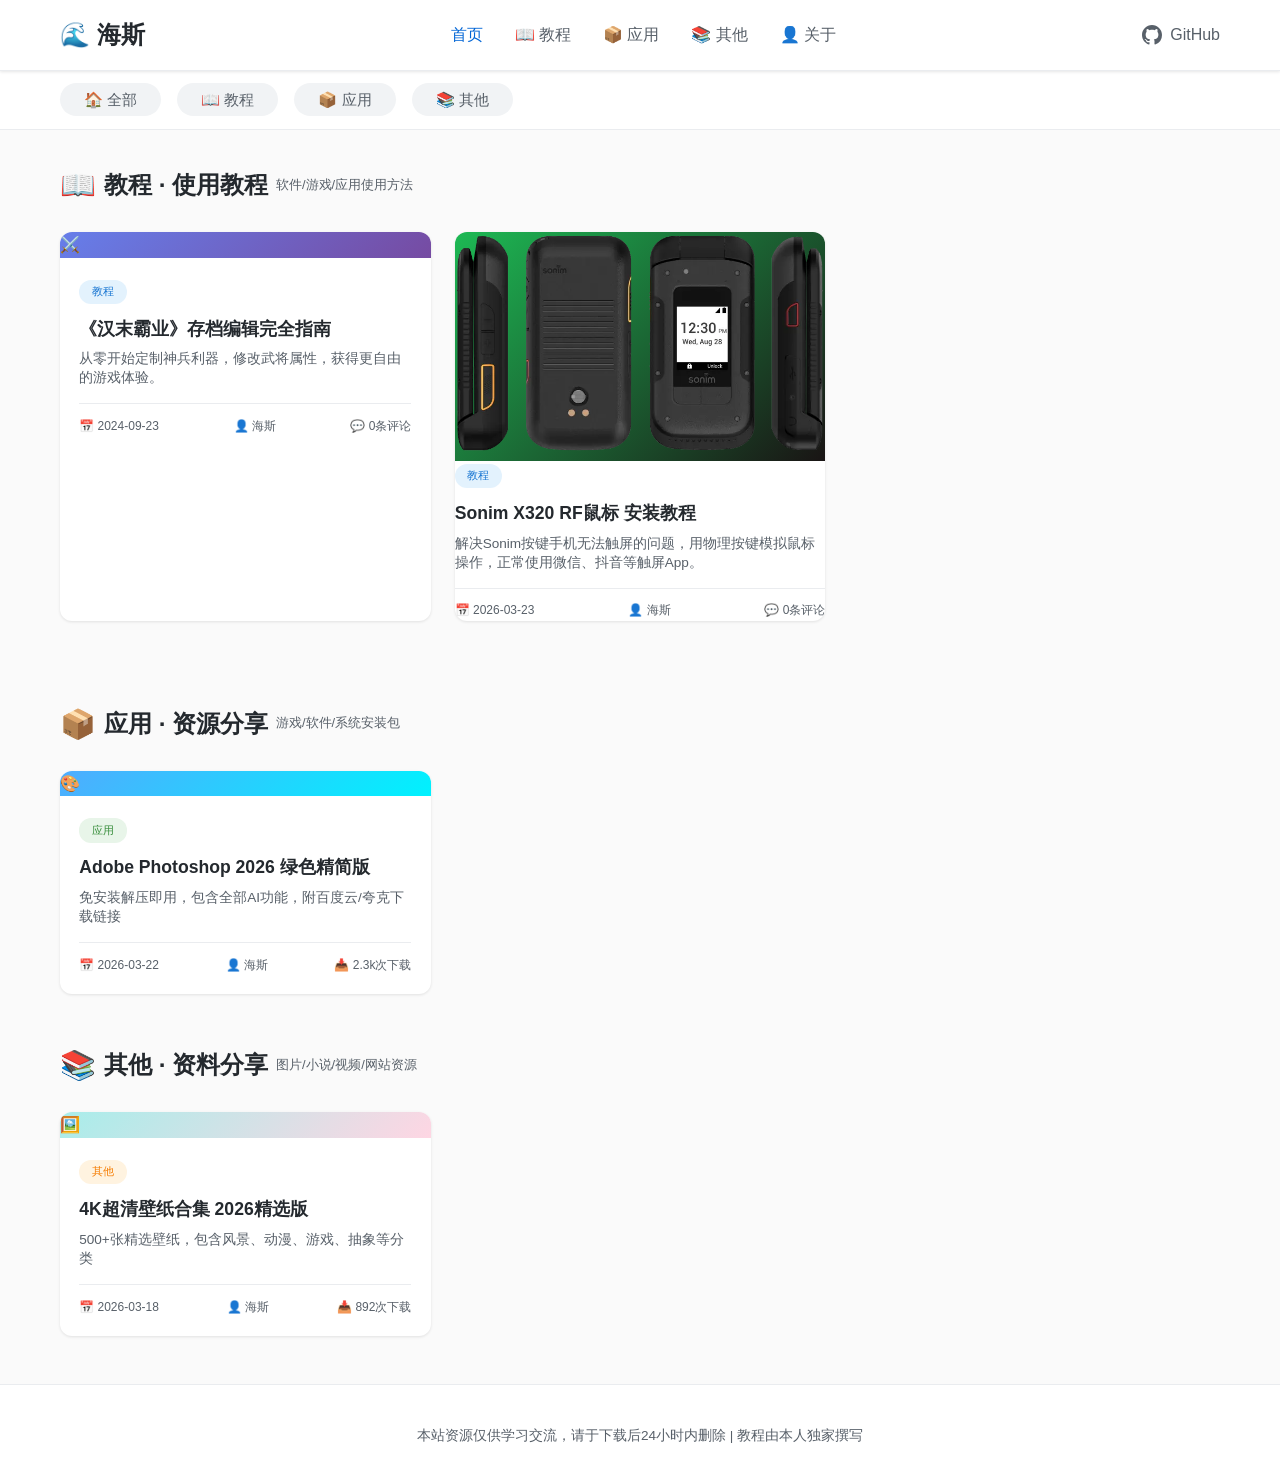
==== commit 3d076e43: "Update index.html" ====
--- a/index.html
+++ b/index.html
@@ -62,7 +62,9 @@
                     </div>
                 </a>
                 <a href="tutorial/sonim-x320-rf-mouse.html" class="post-card">
-                    <div class="card-image" style="background: linear-gradient(135deg, #1DB954 0%, #191414 100%); background-image: url('../images/sonim-x320-rf-mouse/XP3-Plus-5G-Features2.webp'); background-size: cover; background-position: center;"></div>
+                    <div class="card-image" style="background: linear-gradient(135deg, #1DB954 0%, #191414 100%); padding: 0; overflow: hidden;">
+    <img src="../images/sonim-x320-rf-mouse/XP3-Plus-5G-Features2.webp" alt="Sonim X320" style="width: 100%; height: 100%; object-fit: cover;">
+</div>
                         <span class="card-category tutorial">教程</span>
                         <h3 class="card-title">Sonim X320 RF鼠标 安装教程</h3>
                         <p class="card-desc">解决Sonim按键手机无法触屏的问题，用物理按键模拟鼠标操作，正常使用微信、抖音等触屏App。</p>
--- a/css/style.css
+++ b/css/style.css
@@ -157,15 +157,10 @@
     box-shadow: var(--shadow-hover);
 }
 
-.card-image {
+.card-image img {
     width: 100%;
-    height: 160px;
+    height: 100%;
     object-fit: cover;
-    display: flex;
-    align-items: center;
-    justify-content: center;
-    font-size: 3rem;
-    background: linear-gradient(135deg, #667eea 0%, #764ba2 100%);
 }
 
 .card-content {
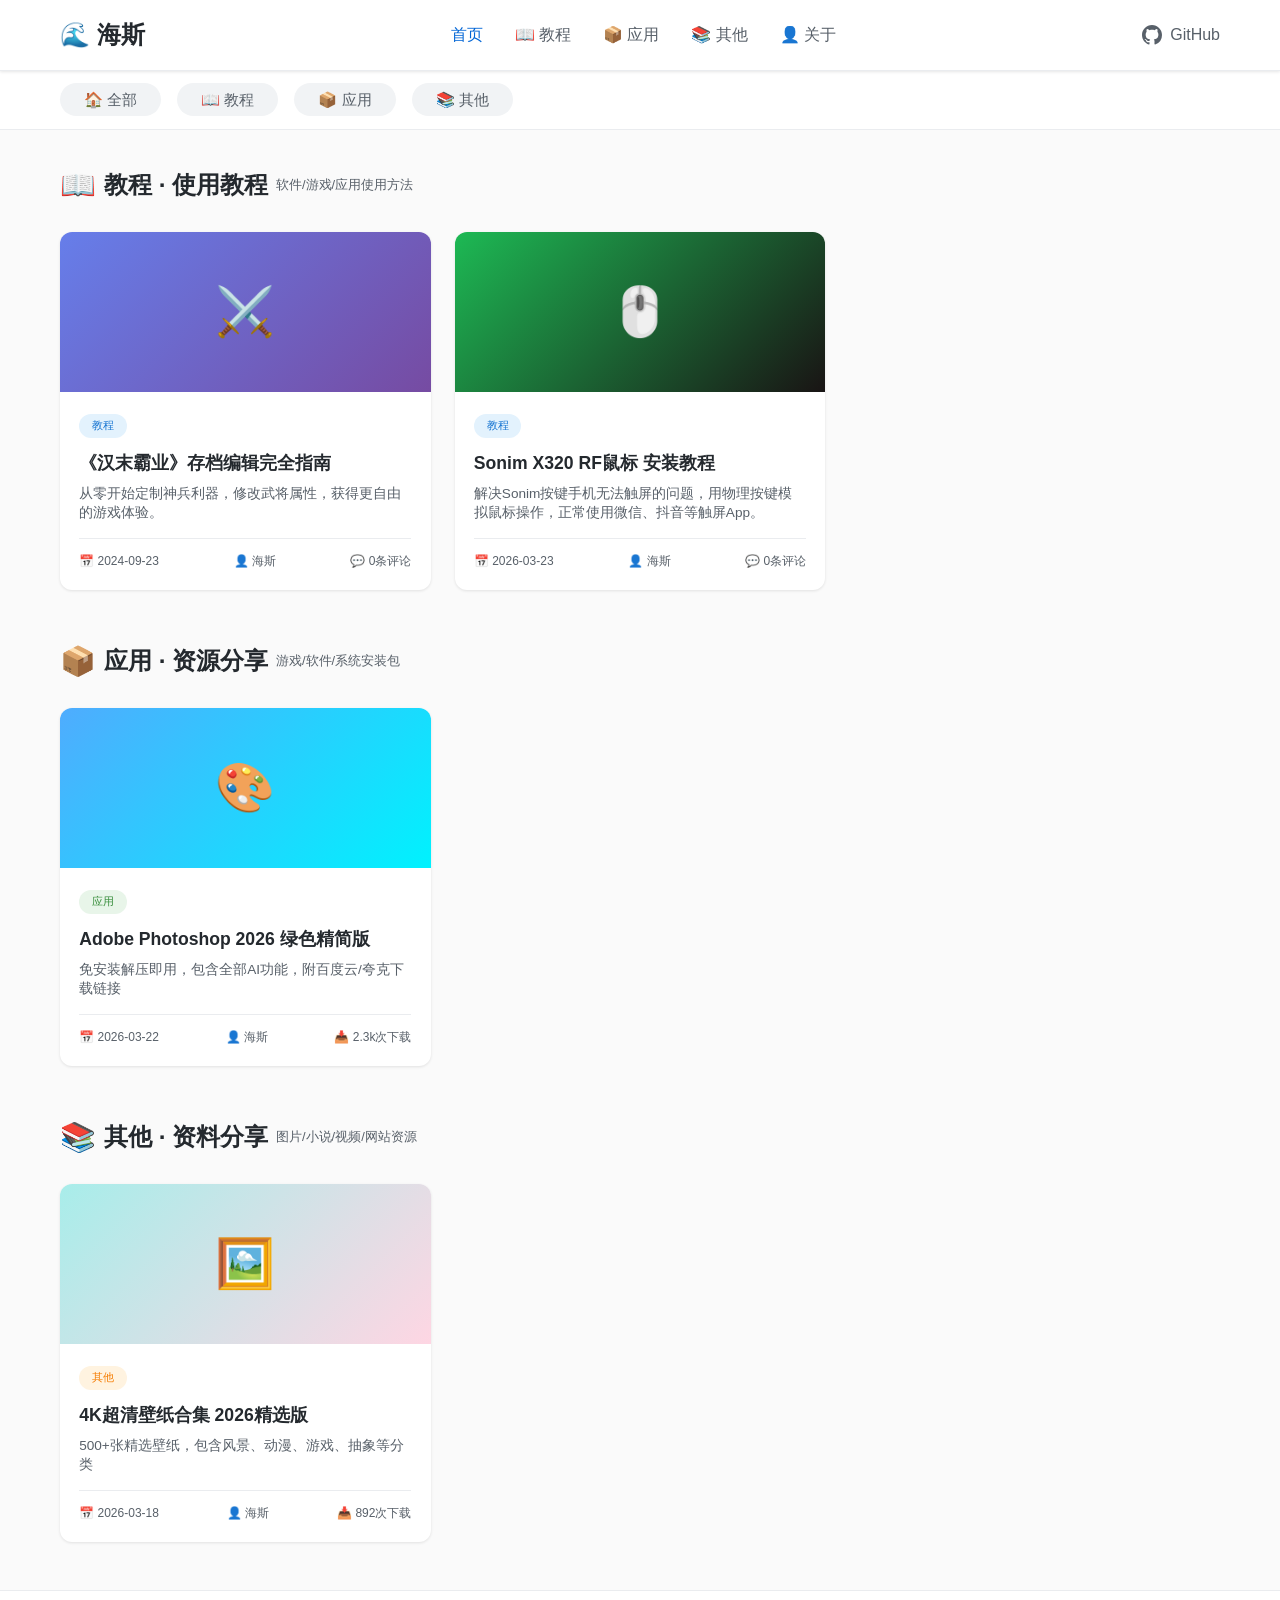
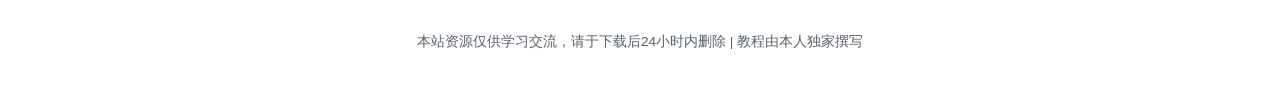
==== commit aabc01a6: "Update index.html" ====
--- a/index.html
+++ b/index.html
@@ -62,9 +62,8 @@
                     </div>
                 </a>
                 <a href="tutorial/sonim-x320-rf-mouse.html" class="post-card">
-                    <div class="card-image" style="background: linear-gradient(135deg, #1DB954 0%, #191414 100%); padding: 0; overflow: hidden;">
-    <img src="../images/sonim-x320-rf-mouse/XP3-Plus-5G-Features2.webp" alt="Sonim X320" style="width: 100%; height: 100%; object-fit: cover;">
-</div>
+                    <div class="card-image" style="background: linear-gradient(135deg, #1DB954 0%, #191414 100%);">🖱️</div>
+                    <div class="card-content">
                         <span class="card-category tutorial">教程</span>
                         <h3 class="card-title">Sonim X320 RF鼠标 安装教程</h3>
                         <p class="card-desc">解决Sonim按键手机无法触屏的问题，用物理按键模拟鼠标操作，正常使用微信、抖音等触屏App。</p>
--- a/css/style.css
+++ b/css/style.css
@@ -157,10 +157,15 @@
     box-shadow: var(--shadow-hover);
 }
 
-.card-image img {
+.card-image {
     width: 100%;
-    height: 100%;
+    height: 160px;
     object-fit: cover;
+    display: flex;
+    align-items: center;
+    justify-content: center;
+    font-size: 3rem;
+    background: linear-gradient(135deg, #667eea 0%, #764ba2 100%);
 }
 
 .card-content {
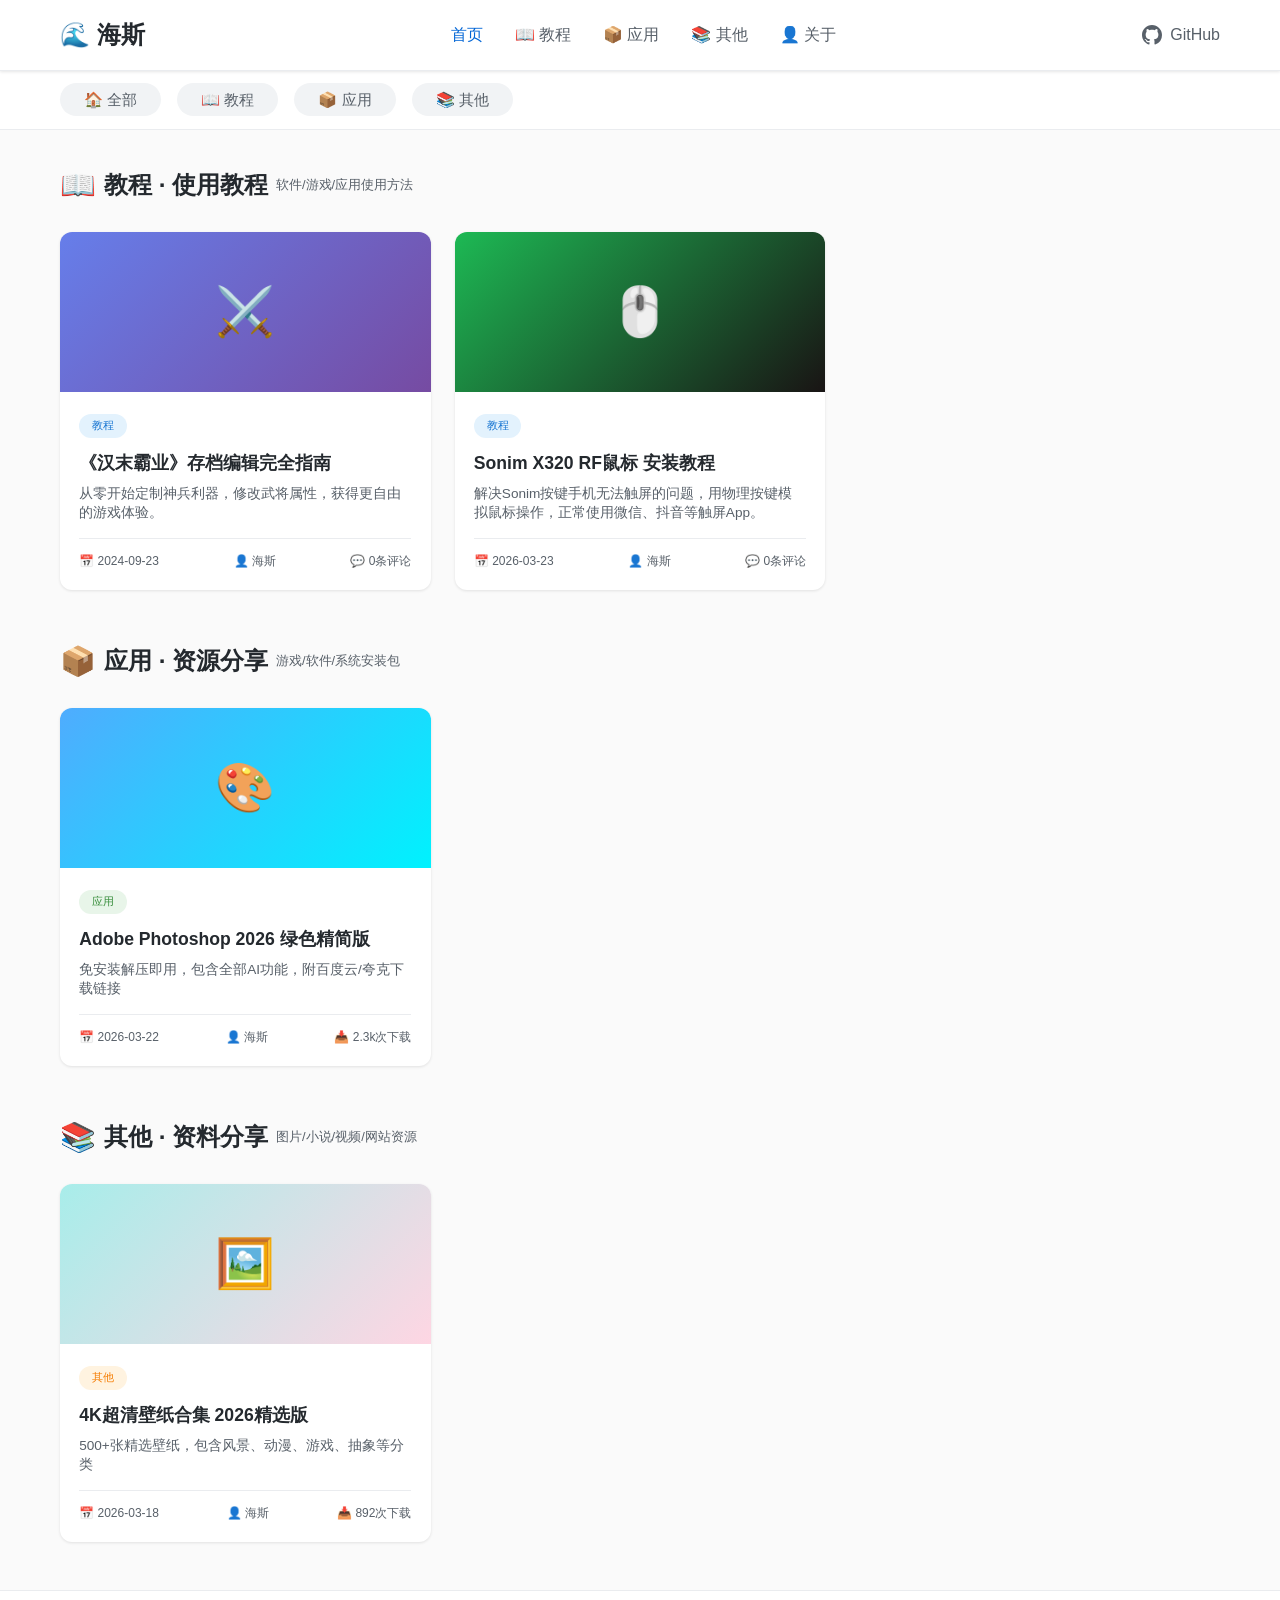
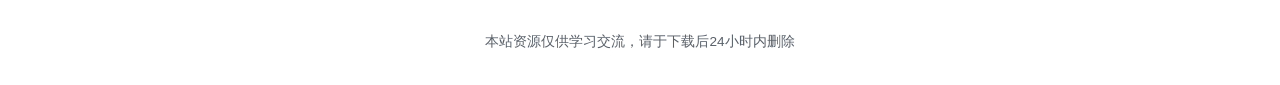
==== commit f62bf94f: "Update index.html" ====
--- a/index.html
+++ b/index.html
@@ -127,7 +127,7 @@
     </main>
 
     <footer class="footer">
-        <p style="margin-top: 0.5rem;">本站资源仅供学习交流，请于下载后24小时内删除 | 教程由本人独家撰写</p>
+        <p style="margin-top: 0.5rem;">本站资源仅供学习交流，请于下载后24小时内删除</p>
     </footer>
 </body>
 </html>
